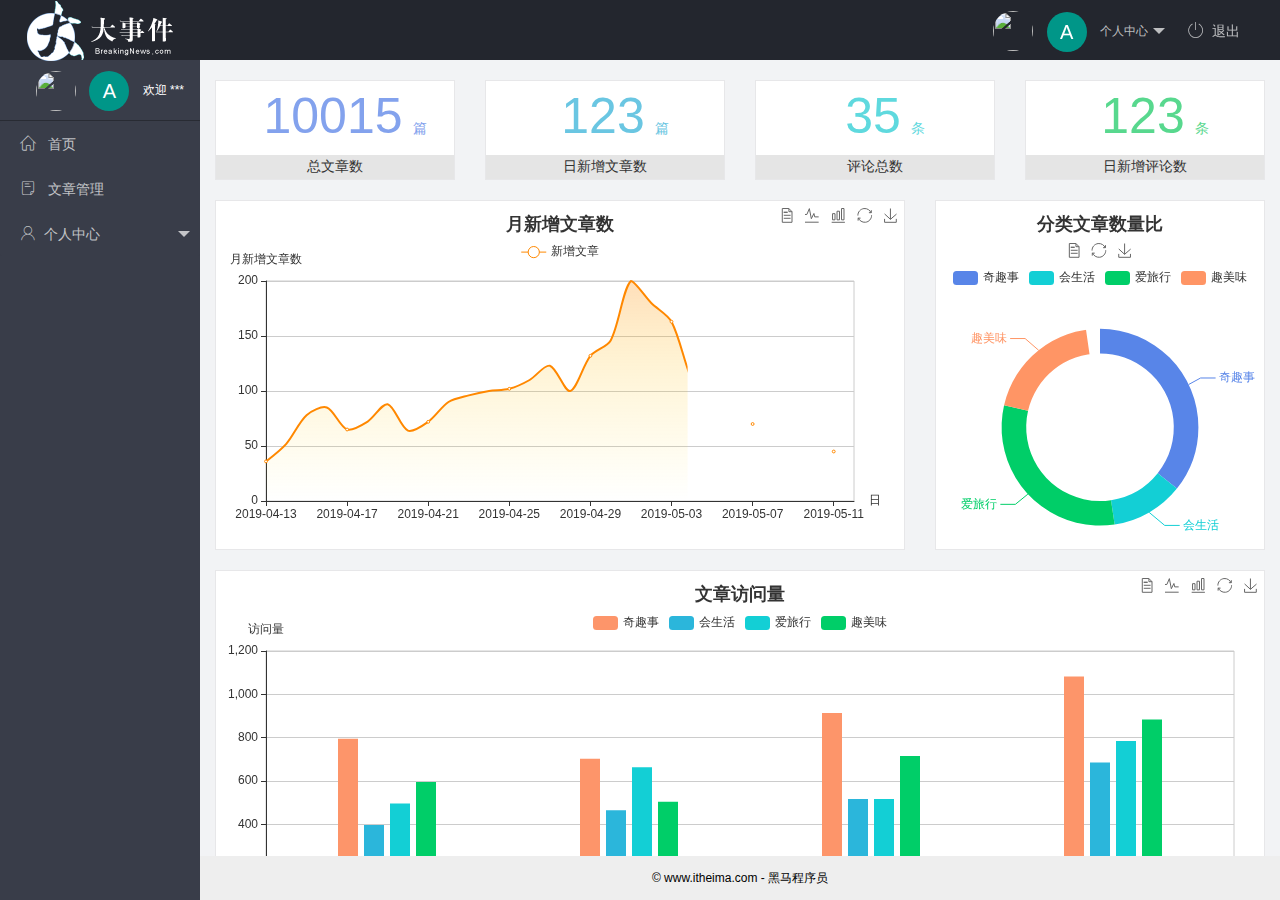
==== index.html @ a67a3cb7 "第一次提交" ====
<!DOCTYPE html>
<html lang="en">

<head>
  <meta charset="UTF-8" />
  <meta name="viewport" content="width=device-width, initial-scale=1.0" />
  <title>后台主页</title>
  <!-- 导入 layui 的样式表 -->
  <link rel="stylesheet" href="./assets/lib/layui/css/layui.css" />
  <!-- 导入第三方图标库 -->
  <link rel="stylesheet" href="./assets/fonts/iconfont.css" />
  <!-- 导入自己的样式表 -->
  <link rel="stylesheet" href="./assets/css/index.css" />
</head>

<body class="layui-layout-body">
  <div class="layui-layout layui-layout-admin">
    <div class="layui-header">
      <div class="layui-logo">
        <img src="./assets/images/logo.png" alt="" />
      </div>
      <!-- 头部区域（可配合layui已有的水平导航） -->
      <ul class="layui-nav layui-layout-right">
        <li class="layui-nav-item">
          <a href="javascript:;" class="userinfo">
            <!-- 用户头像区 -->
            <img src="http://t.cn/RCzsdCq" class="layui-nav-img" />
            <!-- 文字头像 -->
            <span class="text-avatar">A</span>
            个人中心
          </a>
          <dl class="layui-nav-child">
            <dd><a href="">基本资料</a></dd>
            <dd><a href="">更换头像</a></dd>
            <dd><a href="">重置密码</a></dd>
          </dl>
        </li>
        <li class="layui-nav-item">
          <a href="javascript:;" id = "btn_logout"><span class="iconfont icon-tuichu"></span>退出</a>
        </li>
      </ul>
    </div>

    <div class="layui-side layui-bg-black">
      <div class="layui-side-scroll">
        <!--  左上角的头像欢迎区域 -->
        <div class="userinfo">
          <img src="http://t.cn/RCzsdCq" class="layui-nav-img" />
          <!-- 文字头像 -->

          <span class="text-avatar">A</span>
          <span id="welcome">欢迎 ***</span>
        </div>
        <!-- 左侧导航区域（可配合layui已有的垂直导航） -->
        <ul class="layui-nav layui-nav-tree" lay-shrink="all">
          <li class="layui-nav-item ">
            <a href="" target="fm">
              <span class="iconfont icon-home"></span>
              首页
            </a>
          </li>
          <li class="layui-nav-item">
            <a class="layui-nav-item" href="javascript:;">
              <span class="iconfont icon-16"></span>
              文章管理
            </a>
            <dl class="layui-nav-child">
              <dd>
                <a href="javascript:;"><i class="layui-icon layui-icon-app"></i>文章类别</a>
              </dd>
              <dd>
                <a href="javascript:;"><i class="layui-icon layui-icon-app"></i>文章列表</a>
              </dd>
              <dd>
                <a href="javascript:;"><i class="layui-icon layui-icon-app"></i>发布文章</a>
              </dd>
            </dl>
          </li>
          <li class="layui-nav-item">
            <a href="javascript:;"><span class="iconfont icon-user"></span>个人中心</a>
            <dl class="layui-nav-child">
              <dd>
                <a href="javascript:;"><i class="layui-icon layui-icon-app"></i>基本资料</a>
              </dd>
              <dd>
                <a href="javascript:;"><i class="layui-icon layui-icon-app"></i>更换头像</a>
              </dd>
              <dd>
                <a href="javascript:;"><i class="layui-icon layui-icon-app"></i>重置密码</a>
              </dd>
            </dl>
          </li>
        </ul>
      </div>
    </div>

    <div class="layui-body">
      <!-- 内容主体区域 -->
      <iframe name="fm" src="/home/dashboard.html" frameborder="0"></iframe>
    </div>

    <div class="layui-footer">
      <!-- 底部固定区域 -->
      © www.itheima.com - 黑马程序员
    </div>
  </div>
  <!-- 导入 layui 的JS文件 -->
  <script src="/assets/lib/layui/layui.all.js"></script>
  <!-- 导入jquery.js文件 -->
  <script src="/assets/lib/jquery.js"></script>
  <!-- 导入baseAPI.js文件 因为自己的js文件是基于baseAPI文件的  所以要写在自己文件的上面-->
  <script src="/assets/js/baseAPI.js"></script>
  <!-- 导入自己的jquery.js文件 -->
  <script src="/assets/js/index.js"></script>
</body>

</html>
---- assets/lib/layui/css/layui.css ----
/** layui-v2.5.5 MIT License By https://www.layui.com */
 .layui-inline,img{display:inline-block;vertical-align:middle}h1,h2,h3,h4,h5,h6{font-weight:400}.layui-edge,.layui-header,.layui-inline,.layui-main{position:relative}.layui-body,.layui-edge,.layui-elip{overflow:hidden}.layui-btn,.layui-edge,.layui-inline,img{vertical-align:middle}.layui-btn,.layui-disabled,.layui-icon,.layui-unselect{-moz-user-select:none;-webkit-user-select:none;-ms-user-select:none}.layui-elip,.layui-form-checkbox span,.layui-form-pane .layui-form-label{text-overflow:ellipsis;white-space:nowrap}.layui-breadcrumb,.layui-tree-btnGroup{visibility:hidden}blockquote,body,button,dd,div,dl,dt,form,h1,h2,h3,h4,h5,h6,input,li,ol,p,pre,td,textarea,th,ul{margin:0;padding:0;-webkit-tap-highlight-color:rgba(0,0,0,0)}a:active,a:hover{outline:0}img{border:none}li{list-style:none}table{border-collapse:collapse;border-spacing:0}h4,h5,h6{font-size:100%}button,input,optgroup,option,select,textarea{font-family:inherit;font-size:inherit;font-style:inherit;font-weight:inherit;outline:0}pre{white-space:pre-wrap;white-space:-moz-pre-wrap;white-space:-pre-wrap;white-space:-o-pre-wrap;word-wrap:break-word}body{line-height:24px;font:14px Helvetica Neue,Helvetica,PingFang SC,Tahoma,Arial,sans-serif}hr{height:1px;margin:10px 0;border:0;clear:both}a{color:#333;text-decoration:none}a:hover{color:#777}a cite{font-style:normal;*cursor:pointer}.layui-border-box,.layui-border-box *{box-sizing:border-box}.layui-box,.layui-box *{box-sizing:content-box}.layui-clear{clear:both;*zoom:1}.layui-clear:after{content:'\20';clear:both;*zoom:1;display:block;height:0}.layui-inline{*display:inline;*zoom:1}.layui-edge{display:inline-block;width:0;height:0;border-width:6px;border-style:dashed;border-color:transparent}.layui-edge-top{top:-4px;border-bottom-color:#999;border-bottom-style:solid}.layui-edge-right{border-left-color:#999;border-left-style:solid}.layui-edge-bottom{top:2px;border-top-color:#999;border-top-style:solid}.layui-edge-left{border-right-color:#999;border-right-style:solid}.layui-disabled,.layui-disabled:hover{color:#d2d2d2!important;cursor:not-allowed!important}.layui-circle{border-radius:100%}.layui-show{display:block!important}.layui-hide{display:none!important}@font-face{font-family:layui-icon;src:url(../font/iconfont.eot?v=250);src:url(../font/iconfont.eot?v=250#iefix) format('embedded-opentype'),url(../font/iconfont.woff2?v=250) format('woff2'),url(../font/iconfont.woff?v=250) format('woff'),url(../font/iconfont.ttf?v=250) format('truetype'),url(../font/iconfont.svg?v=250#layui-icon) format('svg')}.layui-icon{font-family:layui-icon!important;font-size:16px;font-style:normal;-webkit-font-smoothing:antialiased;-moz-osx-font-smoothing:grayscale}.layui-icon-reply-fill:before{content:"\e611"}.layui-icon-set-fill:before{content:"\e614"}.layui-icon-menu-fill:before{content:"\e60f"}.layui-icon-search:before{content:"\e615"}.layui-icon-share:before{content:"\e641"}.layui-icon-set-sm:before{content:"\e620"}.layui-icon-engine:before{content:"\e628"}.layui-icon-close:before{content:"\1006"}.layui-icon-close-fill:before{content:"\1007"}.layui-icon-chart-screen:before{content:"\e629"}.layui-icon-star:before{content:"\e600"}.layui-icon-circle-dot:before{content:"\e617"}.layui-icon-chat:before{content:"\e606"}.layui-icon-release:before{content:"\e609"}.layui-icon-list:before{content:"\e60a"}.layui-icon-chart:before{content:"\e62c"}.layui-icon-ok-circle:before{content:"\1005"}.layui-icon-layim-theme:before{content:"\e61b"}.layui-icon-table:before{content:"\e62d"}.layui-icon-right:before{content:"\e602"}.layui-icon-left:before{content:"\e603"}.layui-icon-cart-simple:before{content:"\e698"}.layui-icon-face-cry:before{content:"\e69c"}.layui-icon-face-smile:before{content:"\e6af"}.layui-icon-survey:before{content:"\e6b2"}.layui-icon-tree:before{content:"\e62e"}.layui-icon-upload-circle:before{content:"\e62f"}.layui-icon-add-circle:before{content:"\e61f"}.layui-icon-download-circle:before{content:"\e601"}.layui-icon-templeate-1:before{content:"\e630"}.layui-icon-util:before{content:"\e631"}.layui-icon-face-surprised:before{content:"\e664"}.layui-icon-edit:before{content:"\e642"}.layui-icon-speaker:before{content:"\e645"}.layui-icon-down:before{content:"\e61a"}.layui-icon-file:before{content:"\e621"}.layui-icon-layouts:before{content:"\e632"}.layui-icon-rate-half:before{content:"\e6c9"}.layui-icon-add-circle-fine:before{content:"\e608"}.layui-icon-prev-circle:before{content:"\e633"}.layui-icon-read:before{content:"\e705"}.layui-icon-404:before{content:"\e61c"}.layui-icon-carousel:before{content:"\e634"}.layui-icon-help:before{content:"\e607"}.layui-icon-code-circle:before{content:"\e635"}.layui-icon-water:before{content:"\e636"}.layui-icon-username:before{content:"\e66f"}.layui-icon-find-fill:before{content:"\e670"}.layui-icon-about:before{content:"\e60b"}.layui-icon-location:before{content:"\e715"}.layui-icon-up:before{content:"\e619"}.layui-icon-pause:before{content:"\e651"}.layui-icon-date:before{content:"\e637"}.layui-icon-layim-uploadfile:before{content:"\e61d"}.layui-icon-delete:before{content:"\e640"}.layui-icon-play:before{content:"\e652"}.layui-icon-top:before{content:"\e604"}.layui-icon-friends:before{content:"\e612"}.layui-icon-refresh-3:before{content:"\e9aa"}.layui-icon-ok:before{content:"\e605"}.layui-icon-layer:before{content:"\e638"}.layui-icon-face-smile-fine:before{content:"\e60c"}.layui-icon-dollar:before{content:"\e659"}.layui-icon-group:before{content:"\e613"}.layui-icon-layim-download:before{content:"\e61e"}.layui-icon-picture-fine:before{content:"\e60d"}.layui-icon-link:before{content:"\e64c"}.layui-icon-diamond:before{content:"\e735"}.layui-icon-log:before{content:"\e60e"}.layui-icon-rate-solid:before{content:"\e67a"}.layui-icon-fonts-del:before{content:"\e64f"}.layui-icon-unlink:before{content:"\e64d"}.layui-icon-fonts-clear:before{content:"\e639"}.layui-icon-triangle-r:before{content:"\e623"}.layui-icon-circle:before{content:"\e63f"}.layui-icon-radio:before{content:"\e643"}.layui-icon-align-center:before{content:"\e647"}.layui-icon-align-right:before{content:"\e648"}.layui-icon-align-left:before{content:"\e649"}.layui-icon-loading-1:before{content:"\e63e"}.layui-icon-return:before{content:"\e65c"}.layui-icon-fonts-strong:before{content:"\e62b"}.layui-icon-upload:before{content:"\e67c"}.layui-icon-dialogue:before{content:"\e63a"}.layui-icon-video:before{content:"\e6ed"}.layui-icon-headset:before{content:"\e6fc"}.layui-icon-cellphone-fine:before{content:"\e63b"}.layui-icon-add-1:before{content:"\e654"}.layui-icon-face-smile-b:before{content:"\e650"}.layui-icon-fonts-html:before{content:"\e64b"}.layui-icon-form:before{content:"\e63c"}.layui-icon-cart:before{content:"\e657"}.layui-icon-camera-fill:before{content:"\e65d"}.layui-icon-tabs:before{content:"\e62a"}.layui-icon-fonts-code:before{content:"\e64e"}.layui-icon-fire:before{content:"\e756"}.layui-icon-set:before{content:"\e716"}.layui-icon-fonts-u:before{content:"\e646"}.layui-icon-triangle-d:before{content:"\e625"}.layui-icon-tips:before{content:"\e702"}.layui-icon-picture:before{content:"\e64a"}.layui-icon-more-vertical:before{content:"\e671"}.layui-icon-flag:before{content:"\e66c"}.layui-icon-loading:before{content:"\e63d"}.layui-icon-fonts-i:before{content:"\e644"}.layui-icon-refresh-1:before{content:"\e666"}.layui-icon-rmb:before{content:"\e65e"}.layui-icon-home:before{content:"\e68e"}.layui-icon-user:before{content:"\e770"}.layui-icon-notice:before{content:"\e667"}.layui-icon-login-weibo:before{content:"\e675"}.layui-icon-voice:before{content:"\e688"}.layui-icon-upload-drag:before{content:"\e681"}.layui-icon-login-qq:before{content:"\e676"}.layui-icon-snowflake:before{content:"\e6b1"}.layui-icon-file-b:before{content:"\e655"}.layui-icon-template:before{content:"\e663"}.layui-icon-auz:before{content:"\e672"}.layui-icon-console:before{content:"\e665"}.layui-icon-app:before{content:"\e653"}.layui-icon-prev:before{content:"\e65a"}.layui-icon-website:before{content:"\e7ae"}.layui-icon-next:before{content:"\e65b"}.layui-icon-component:before{content:"\e857"}.layui-icon-more:before{content:"\e65f"}.layui-icon-login-wechat:before{content:"\e677"}.layui-icon-shrink-right:before{content:"\e668"}.layui-icon-spread-left:before{content:"\e66b"}.layui-icon-camera:before{content:"\e660"}.layui-icon-note:before{content:"\e66e"}.layui-icon-refresh:before{content:"\e669"}.layui-icon-female:before{content:"\e661"}.layui-icon-male:before{content:"\e662"}.layui-icon-password:before{content:"\e673"}.layui-icon-senior:before{content:"\e674"}.layui-icon-theme:before{content:"\e66a"}.layui-icon-tread:before{content:"\e6c5"}.layui-icon-praise:before{content:"\e6c6"}.layui-icon-star-fill:before{content:"\e658"}.layui-icon-rate:before{content:"\e67b"}.layui-icon-template-1:before{content:"\e656"}.layui-icon-vercode:before{content:"\e679"}.layui-icon-cellphone:before{content:"\e678"}.layui-icon-screen-full:before{content:"\e622"}.layui-icon-screen-restore:before{content:"\e758"}.layui-icon-cols:before{content:"\e610"}.layui-icon-export:before{content:"\e67d"}.layui-icon-print:before{content:"\e66d"}.layui-icon-slider:before{content:"\e714"}.layui-icon-addition:before{content:"\e624"}.layui-icon-subtraction:before{content:"\e67e"}.layui-icon-service:before{content:"\e626"}.layui-icon-transfer:before{content:"\e691"}.layui-main{width:1140px;margin:0 auto}.layui-header{z-index:1000;height:60px}.layui-header a:hover{transition:all .5s;-webkit-transition:all .5s}.layui-side{position:fixed;left:0;top:0;bottom:0;z-index:999;width:200px;overflow-x:hidden}.layui-side-scroll{position:relative;width:220px;height:100%;overflow-x:hidden}.layui-body{position:absolute;left:200px;right:0;top:0;bottom:0;z-index:998;width:auto;overflow-y:auto;box-sizing:border-box}.layui-layout-body{overflow:hidden}.layui-layout-admin .layui-header{background-color:#23262E}.layui-layout-admin .layui-side{top:60px;width:200px;overflow-x:hidden}.layui-layout-admin .layui-body{position:fixed;top:60px;bottom:44px}.layui-layout-admin .layui-main{width:auto;margin:0 15px}.layui-layout-admin .layui-footer{position:fixed;left:200px;right:0;bottom:0;height:44px;line-height:44px;padding:0 15px;background-color:#eee}.layui-layout-admin .layui-logo{position:absolute;left:0;top:0;width:200px;height:100%;line-height:60px;text-align:center;color:#009688;font-size:16px}.layui-layout-admin .layui-header .layui-nav{background:0 0}.layui-layout-left{position:absolute!important;left:200px;top:0}.layui-layout-right{position:absolute!important;right:0;top:0}.layui-container{position:relative;margin:0 auto;padding:0 15px;box-sizing:border-box}.layui-fluid{position:relative;margin:0 auto;padding:0 15px}.layui-row:after,.layui-row:before{content:'';display:block;clear:both}.layui-col-lg1,.layui-col-lg10,.layui-col-lg11,.layui-col-lg12,.layui-col-lg2,.layui-col-lg3,.layui-col-lg4,.layui-col-lg5,.layui-col-lg6,.layui-col-lg7,.layui-col-lg8,.layui-col-lg9,.layui-col-md1,.layui-col-md10,.layui-col-md11,.layui-col-md12,.layui-col-md2,.layui-col-md3,.layui-col-md4,.layui-col-md5,.layui-col-md6,.layui-col-md7,.layui-col-md8,.layui-col-md9,.layui-col-sm1,.layui-col-sm10,.layui-col-sm11,.layui-col-sm12,.layui-col-sm2,.layui-col-sm3,.layui-col-sm4,.layui-col-sm5,.layui-col-sm6,.layui-col-sm7,.layui-col-sm8,.layui-col-sm9,.layui-col-xs1,.layui-col-xs10,.layui-col-xs11,.layui-col-xs12,.layui-col-xs2,.layui-col-xs3,.layui-col-xs4,.layui-col-xs5,.layui-col-xs6,.layui-col-xs7,.layui-col-xs8,.layui-col-xs9{position:relative;display:block;box-sizing:border-box}.layui-col-xs1,.layui-col-xs10,.layui-col-xs11,.layui-col-xs12,.layui-col-xs2,.layui-col-xs3,.layui-col-xs4,.layui-col-xs5,.layui-col-xs6,.layui-col-xs7,.layui-col-xs8,.layui-col-xs9{float:left}.layui-col-xs1{width:8.33333333%}.layui-col-xs2{width:16.66666667%}.layui-col-xs3{width:25%}.layui-col-xs4{width:33.33333333%}.layui-col-xs5{width:41.66666667%}.layui-col-xs6{width:50%}.layui-col-xs7{width:58.33333333%}.layui-col-xs8{width:66.66666667%}.layui-col-xs9{width:75%}.layui-col-xs10{width:83.33333333%}.layui-col-xs11{width:91.66666667%}.layui-col-xs12{width:100%}.layui-col-xs-offset1{margin-left:8.33333333%}.layui-col-xs-offset2{margin-left:16.66666667%}.layui-col-xs-offset3{margin-left:25%}.layui-col-xs-offset4{margin-left:33.33333333%}.layui-col-xs-offset5{margin-left:41.66666667%}.layui-col-xs-offset6{margin-left:50%}.layui-col-xs-offset7{margin-left:58.33333333%}.layui-col-xs-offset8{margin-left:66.66666667%}.layui-col-xs-offset9{margin-left:75%}.layui-col-xs-offset10{margin-left:83.33333333%}.layui-col-xs-offset11{margin-left:91.66666667%}.layui-col-xs-offset12{margin-left:100%}@media screen and (max-width:768px){.layui-hide-xs{display:none!important}.layui-show-xs-block{display:block!important}.layui-show-xs-inline{display:inline!important}.layui-show-xs-inline-block{display:inline-block!important}}@media screen and (min-width:768px){.layui-container{width:750px}.layui-hide-sm{display:none!important}.layui-show-sm-block{display:block!important}.layui-show-sm-inline{display:inline!important}.layui-show-sm-inline-block{display:inline-block!important}.layui-col-sm1,.layui-col-sm10,.layui-col-sm11,.layui-col-sm12,.layui-col-sm2,.layui-col-sm3,.layui-col-sm4,.layui-col-sm5,.layui-col-sm6,.layui-col-sm7,.layui-col-sm8,.layui-col-sm9{float:left}.layui-col-sm1{width:8.33333333%}.layui-col-sm2{width:16.66666667%}.layui-col-sm3{width:25%}.layui-col-sm4{width:33.33333333%}.layui-col-sm5{width:41.66666667%}.layui-col-sm6{width:50%}.layui-col-sm7{width:58.33333333%}.layui-col-sm8{width:66.66666667%}.layui-col-sm9{width:75%}.layui-col-sm10{width:83.33333333%}.layui-col-sm11{width:91.66666667%}.layui-col-sm12{width:100%}.layui-col-sm-offset1{margin-left:8.33333333%}.layui-col-sm-offset2{margin-left:16.66666667%}.layui-col-sm-offset3{margin-left:25%}.layui-col-sm-offset4{margin-left:33.33333333%}.layui-col-sm-offset5{margin-left:41.66666667%}.layui-col-sm-offset6{margin-left:50%}.layui-col-sm-offset7{margin-left:58.33333333%}.layui-col-sm-offset8{margin-left:66.66666667%}.layui-col-sm-offset9{margin-left:75%}.layui-col-sm-offset10{margin-left:83.33333333%}.layui-col-sm-offset11{margin-left:91.66666667%}.layui-col-sm-offset12{margin-left:100%}}@media screen and (min-width:992px){.layui-container{width:970px}.layui-hide-md{display:none!important}.layui-show-md-block{display:block!important}.layui-show-md-inline{display:inline!important}.layui-show-md-inline-block{display:inline-block!important}.layui-col-md1,.layui-col-md10,.layui-col-md11,.layui-col-md12,.layui-col-md2,.layui-col-md3,.layui-col-md4,.layui-col-md5,.layui-col-md6,.layui-col-md7,.layui-col-md8,.layui-col-md9{float:left}.layui-col-md1{width:8.33333333%}.layui-col-md2{width:16.66666667%}.layui-col-md3{width:25%}.layui-col-md4{width:33.33333333%}.layui-col-md5{width:41.66666667%}.layui-col-md6{width:50%}.layui-col-md7{width:58.33333333%}.layui-col-md8{width:66.66666667%}.layui-col-md9{width:75%}.layui-col-md10{width:83.33333333%}.layui-col-md11{width:91.66666667%}.layui-col-md12{width:100%}.layui-col-md-offset1{margin-left:8.33333333%}.layui-col-md-offset2{margin-left:16.66666667%}.layui-col-md-offset3{margin-left:25%}.layui-col-md-offset4{margin-left:33.33333333%}.layui-col-md-offset5{margin-left:41.66666667%}.layui-col-md-offset6{margin-left:50%}.layui-col-md-offset7{margin-left:58.33333333%}.layui-col-md-offset8{margin-left:66.66666667%}.layui-col-md-offset9{margin-left:75%}.layui-col-md-offset10{margin-left:83.33333333%}.layui-col-md-offset11{margin-left:91.66666667%}.layui-col-md-offset12{margin-left:100%}}@media screen and (min-width:1200px){.layui-container{width:1170px}.layui-hide-lg{display:none!important}.layui-show-lg-block{display:block!important}.layui-show-lg-inline{display:inline!important}.layui-show-lg-inline-block{display:inline-block!important}.layui-col-lg1,.layui-col-lg10,.layui-col-lg11,.layui-col-lg12,.layui-col-lg2,.layui-col-lg3,.layui-col-lg4,.layui-col-lg5,.layui-col-lg6,.layui-col-lg7,.layui-col-lg8,.layui-col-lg9{float:left}.layui-col-lg1{width:8.33333333%}.layui-col-lg2{width:16.66666667%}.layui-col-lg3{width:25%}.layui-col-lg4{width:33.33333333%}.layui-col-lg5{width:41.66666667%}.layui-col-lg6{width:50%}.layui-col-lg7{width:58.33333333%}.layui-col-lg8{width:66.66666667%}.layui-col-lg9{width:75%}.layui-col-lg10{width:83.33333333%}.layui-col-lg11{width:91.66666667%}.layui-col-lg12{width:100%}.layui-col-lg-offset1{margin-left:8.33333333%}.layui-col-lg-offset2{margin-left:16.66666667%}.layui-col-lg-offset3{margin-left:25%}.layui-col-lg-offset4{margin-left:33.33333333%}.layui-col-lg-offset5{margin-left:41.66666667%}.layui-col-lg-offset6{margin-left:50%}.layui-col-lg-offset7{margin-left:58.33333333%}.layui-col-lg-offset8{margin-left:66.66666667%}.layui-col-lg-offset9{margin-left:75%}.layui-col-lg-offset10{margin-left:83.33333333%}.layui-col-lg-offset11{margin-left:91.66666667%}.layui-col-lg-offset12{margin-left:100%}}.layui-col-space1{margin:-.5px}.layui-col-space1>*{padding:.5px}.layui-col-space3{margin:-1.5px}.layui-col-space3>*{padding:1.5px}.layui-col-space5{margin:-2.5px}.layui-col-space5>*{padding:2.5px}.layui-col-space8{margin:-3.5px}.layui-col-space8>*{padding:3.5px}.layui-col-space10{margin:-5px}.layui-col-space10>*{padding:5px}.layui-col-space12{margin:-6px}.layui-col-space12>*{padding:6px}.layui-col-space15{margin:-7.5px}.layui-col-space15>*{padding:7.5px}.layui-col-space18{margin:-9px}.layui-col-space18>*{padding:9px}.layui-col-space20{margin:-10px}.layui-col-space20>*{padding:10px}.layui-col-space22{margin:-11px}.layui-col-space22>*{padding:11px}.layui-col-space25{margin:-12.5px}.layui-col-space25>*{padding:12.5px}.layui-col-space30{margin:-15px}.layui-col-space30>*{padding:15px}.layui-btn,.layui-input,.layui-select,.layui-textarea,.layui-upload-button{outline:0;-webkit-appearance:none;transition:all .3s;-webkit-transition:all .3s;box-sizing:border-box}.layui-elem-quote{margin-bottom:10px;padding:15px;line-height:22px;border-left:5px solid #009688;border-radius:0 2px 2px 0;background-color:#f2f2f2}.layui-quote-nm{border-style:solid;border-width:1px 1px 1px 5px;background:0 0}.layui-elem-field{margin-bottom:10px;padding:0;border-width:1px;border-style:solid}.layui-elem-field legend{margin-left:20px;padding:0 10px;font-size:20px;font-weight:300}.layui-field-title{margin:10px 0 20px;border-width:1px 0 0}.layui-field-box{padding:10px 15px}.layui-field-title .layui-field-box{padding:10px 0}.layui-progress{position:relative;height:6px;border-radius:20px;background-color:#e2e2e2}.layui-progress-bar{position:absolute;left:0;top:0;width:0;max-width:100%;height:6px;border-radius:20px;text-align:right;background-color:#5FB878;transition:all .3s;-webkit-transition:all .3s}.layui-progress-big,.layui-progress-big .layui-progress-bar{height:18px;line-height:18px}.layui-progress-text{position:relative;top:-20px;line-height:18px;font-size:12px;color:#666}.layui-progress-big .layui-progress-text{position:static;padding:0 10px;color:#fff}.layui-collapse{border-width:1px;border-style:solid;border-radius:2px}.layui-colla-content,.layui-colla-item{border-top-width:1px;border-top-style:solid}.layui-colla-item:first-child{border-top:none}.layui-colla-title{position:relative;height:42px;line-height:42px;padding:0 15px 0 35px;color:#333;background-color:#f2f2f2;cursor:pointer;font-size:14px;overflow:hidden}.layui-colla-content{display:none;padding:10px 15px;line-height:22px;color:#666}.layui-colla-icon{position:absolute;left:15px;top:0;font-size:14px}.layui-card{margin-bottom:15px;border-radius:2px;background-color:#fff;box-shadow:0 1px 2px 0 rgba(0,0,0,.05)}.layui-card:last-child{margin-bottom:0}.layui-card-header{position:relative;height:42px;line-height:42px;padding:0 15px;border-bottom:1px solid #f6f6f6;color:#333;border-radius:2px 2px 0 0;font-size:14px}.layui-bg-black,.layui-bg-blue,.layui-bg-cyan,.layui-bg-green,.layui-bg-orange,.layui-bg-red{color:#fff!important}.layui-card-body{position:relative;padding:10px 15px;line-height:24px}.layui-card-body[pad15]{padding:15px}.layui-card-body[pad20]{padding:20px}.layui-card-body .layui-table{margin:5px 0}.layui-card .layui-tab{margin:0}.layui-panel-window{position:relative;padding:15px;border-radius:0;border-top:5px solid #E6E6E6;background-color:#fff}.layui-auxiliar-moving{position:fixed;left:0;right:0;top:0;bottom:0;width:100%;height:100%;background:0 0;z-index:9999999999}.layui-form-label,.layui-form-mid,.layui-form-select,.layui-input-block,.layui-input-inline,.layui-textarea{position:relative}.layui-bg-red{background-color:#FF5722!important}.layui-bg-orange{background-color:#FFB800!important}.layui-bg-green{background-color:#009688!important}.layui-bg-cyan{background-color:#2F4056!important}.layui-bg-blue{background-color:#1E9FFF!important}.layui-bg-black{background-color:#393D49!important}.layui-bg-gray{background-color:#eee!important;color:#666!important}.layui-badge-rim,.layui-colla-content,.layui-colla-item,.layui-collapse,.layui-elem-field,.layui-form-pane .layui-form-item[pane],.layui-form-pane .layui-form-label,.layui-input,.layui-layedit,.layui-layedit-tool,.layui-quote-nm,.layui-select,.layui-tab-bar,.layui-tab-card,.layui-tab-title,.layui-tab-title .layui-this:after,.layui-textarea{border-color:#e6e6e6}.layui-timeline-item:before,hr{background-color:#e6e6e6}.layui-text{line-height:22px;font-size:14px;color:#666}.layui-text h1,.layui-text h2,.layui-text h3{font-weight:500;color:#333}.layui-text h1{font-size:30px}.layui-text h2{font-size:24px}.layui-text h3{font-size:18px}.layui-text a:not(.layui-btn){color:#01AAED}.layui-text a:not(.layui-btn):hover{text-decoration:underline}.layui-text ul{padding:5px 0 5px 15px}.layui-text ul li{margin-top:5px;list-style-type:disc}.layui-text em,.layui-word-aux{color:#999!important;padding:0 5px!important}.layui-btn{display:inline-block;height:38px;line-height:38px;padding:0 18px;background-color:#009688;color:#fff;white-space:nowrap;text-align:center;font-size:14px;border:none;border-radius:2px;cursor:pointer}.layui-btn:hover{opacity:.8;filter:alpha(opacity=80);color:#fff}.layui-btn:active{opacity:1;filter:alpha(opacity=100)}.layui-btn+.layui-btn{margin-left:10px}.layui-btn-container{font-size:0}.layui-btn-container .layui-btn{margin-right:10px;margin-bottom:10px}.layui-btn-container .layui-btn+.layui-btn{margin-left:0}.layui-table .layui-btn-container .layui-btn{margin-bottom:9px}.layui-btn-radius{border-radius:100px}.layui-btn .layui-icon{margin-right:3px;font-size:18px;vertical-align:bottom;vertical-align:middle\9}.layui-btn-primary{border:1px solid #C9C9C9;background-color:#fff;color:#555}.layui-btn-primary:hover{border-color:#009688;color:#333}.layui-btn-normal{background-color:#1E9FFF}.layui-btn-warm{background-color:#FFB800}.layui-btn-danger{background-color:#FF5722}.layui-btn-checked{background-color:#5FB878}.layui-btn-disabled,.layui-btn-disabled:active,.layui-btn-disabled:hover{border:1px solid #e6e6e6;background-color:#FBFBFB;color:#C9C9C9;cursor:not-allowed;opacity:1}.layui-btn-lg{height:44px;line-height:44px;padding:0 25px;font-size:16px}.layui-btn-sm{height:30px;line-height:30px;padding:0 10px;font-size:12px}.layui-btn-sm i{font-size:16px!important}.layui-btn-xs{height:22px;line-height:22px;padding:0 5px;font-size:12px}.layui-btn-xs i{font-size:14px!important}.layui-btn-group{display:inline-block;vertical-align:middle;font-size:0}.layui-btn-group .layui-btn{margin-left:0!important;margin-right:0!important;border-left:1px solid rgba(255,255,255,.5);border-radius:0}.layui-btn-group .layui-btn-primary{border-left:none}.layui-btn-group .layui-btn-primary:hover{border-color:#C9C9C9;color:#009688}.layui-btn-group .layui-btn:first-child{border-left:none;border-radius:2px 0 0 2px}.layui-btn-group .layui-btn-primary:first-child{border-left:1px solid #c9c9c9}.layui-btn-group .layui-btn:last-child{border-radius:0 2px 2px 0}.layui-btn-group .layui-btn+.layui-btn{margin-left:0}.layui-btn-group+.layui-btn-group{margin-left:10px}.layui-btn-fluid{width:100%}.layui-input,.layui-select,.layui-textarea{height:38px;line-height:1.3;line-height:38px\9;border-width:1px;border-style:solid;background-color:#fff;border-radius:2px}.layui-input::-webkit-input-placeholder,.layui-select::-webkit-input-placeholder,.layui-textarea::-webkit-input-placeholder{line-height:1.3}.layui-input,.layui-textarea{display:block;width:100%;padding-left:10px}.layui-input:hover,.layui-textarea:hover{border-color:#D2D2D2!important}.layui-input:focus,.layui-textarea:focus{border-color:#C9C9C9!important}.layui-textarea{min-height:100px;height:auto;line-height:20px;padding:6px 10px;resize:vertical}.layui-select{padding:0 10px}.layui-form input[type=checkbox],.layui-form input[type=radio],.layui-form select{display:none}.layui-form [lay-ignore]{display:initial}.layui-form-item{margin-bottom:15px;clear:both;*zoom:1}.layui-form-item:after{content:'\20';clear:both;*zoom:1;display:block;height:0}.layui-form-label{float:left;display:block;padding:9px 15px;width:80px;font-weight:400;line-height:20px;text-align:right}.layui-form-label-col{display:block;float:none;padding:9px 0;line-height:20px;text-align:left}.layui-form-item .layui-inline{margin-bottom:5px;margin-right:10px}.layui-input-block{margin-left:110px;min-height:36px}.layui-input-inline{display:inline-block;vertical-align:middle}.layui-form-item .layui-input-inline{float:left;width:190px;margin-right:10px}.layui-form-text .layui-input-inline{width:auto}.layui-form-mid{float:left;display:block;padding:9px 0!important;line-height:20px;margin-right:10px}.layui-form-danger+.layui-form-select .layui-input,.layui-form-danger:focus{border-color:#FF5722!important}.layui-form-select .layui-input{padding-right:30px;cursor:pointer}.layui-form-select .layui-edge{position:absolute;right:10px;top:50%;margin-top:-3px;cursor:pointer;border-width:6px;border-top-color:#c2c2c2;border-top-style:solid;transition:all .3s;-webkit-transition:all .3s}.layui-form-select dl{display:none;position:absolute;left:0;top:42px;padding:5px 0;z-index:899;min-width:100%;border:1px solid #d2d2d2;max-height:300px;overflow-y:auto;background-color:#fff;border-radius:2px;box-shadow:0 2px 4px rgba(0,0,0,.12);box-sizing:border-box}.layui-form-select dl dd,.layui-form-select dl dt{padding:0 10px;line-height:36px;white-space:nowrap;overflow:hidden;text-overflow:ellipsis}.layui-form-select dl dt{font-size:12px;color:#999}.layui-form-select dl dd{cursor:pointer}.layui-form-select dl dd:hover{background-color:#f2f2f2;-webkit-transition:.5s all;transition:.5s all}.layui-form-select .layui-select-group dd{padding-left:20px}.layui-form-select dl dd.layui-select-tips{padding-left:10px!important;color:#999}.layui-form-select dl dd.layui-this{background-color:#5FB878;color:#fff}.layui-form-checkbox,.layui-form-select dl dd.layui-disabled{background-color:#fff}.layui-form-selected dl{display:block}.layui-form-checkbox,.layui-form-checkbox *,.layui-form-switch{display:inline-block;vertical-align:middle}.layui-form-selected .layui-edge{margin-top:-9px;-webkit-transform:rotate(180deg);transform:rotate(180deg);margin-top:-3px\9}:root .layui-form-selected .layui-edge{margin-top:-9px\0/IE9}.layui-form-selectup dl{top:auto;bottom:42px}.layui-select-none{margin:5px 0;text-align:center;color:#999}.layui-select-disabled .layui-disabled{border-color:#eee!important}.layui-select-disabled .layui-edge{border-top-color:#d2d2d2}.layui-form-checkbox{position:relative;height:30px;line-height:30px;margin-right:10px;padding-right:30px;cursor:pointer;font-size:0;-webkit-transition:.1s linear;transition:.1s linear;box-sizing:border-box}.layui-form-checkbox span{padding:0 10px;height:100%;font-size:14px;border-radius:2px 0 0 2px;background-color:#d2d2d2;color:#fff;overflow:hidden}.layui-form-checkbox:hover span{background-color:#c2c2c2}.layui-form-checkbox i{position:absolute;right:0;top:0;width:30px;height:28px;border:1px solid #d2d2d2;border-left:none;border-radius:0 2px 2px 0;color:#fff;font-size:20px;text-align:center}.layui-form-checkbox:hover i{border-color:#c2c2c2;color:#c2c2c2}.layui-form-checked,.layui-form-checked:hover{border-color:#5FB878}.layui-form-checked span,.layui-form-checked:hover span{background-color:#5FB878}.layui-form-checked i,.layui-form-checked:hover i{color:#5FB878}.layui-form-item .layui-form-checkbox{margin-top:4px}.layui-form-checkbox[lay-skin=primary]{height:auto!important;line-height:normal!important;min-width:18px;min-height:18px;border:none!important;margin-right:0;padding-left:28px;padding-right:0;background:0 0}.layui-form-checkbox[lay-skin=primary] span{padding-left:0;padding-right:15px;line-height:18px;background:0 0;color:#666}.layui-form-checkbox[lay-skin=primary] i{right:auto;left:0;width:16px;height:16px;line-height:16px;border:1px solid #d2d2d2;font-size:12px;border-radius:2px;background-color:#fff;-webkit-transition:.1s linear;transition:.1s linear}.layui-form-checkbox[lay-skin=primary]:hover i{border-color:#5FB878;color:#fff}.layui-form-checked[lay-skin=primary] i{border-color:#5FB878!important;background-color:#5FB878;color:#fff}.layui-checkbox-disbaled[lay-skin=primary] span{background:0 0!important;color:#c2c2c2}.layui-checkbox-disbaled[lay-skin=primary]:hover i{border-color:#d2d2d2}.layui-form-item .layui-form-checkbox[lay-skin=primary]{margin-top:10px}.layui-form-switch{position:relative;height:22px;line-height:22px;min-width:35px;padding:0 5px;margin-top:8px;border:1px solid #d2d2d2;border-radius:20px;cursor:pointer;background-color:#fff;-webkit-transition:.1s linear;transition:.1s linear}.layui-form-switch i{position:absolute;left:5px;top:3px;width:16px;height:16px;border-radius:20px;background-color:#d2d2d2;-webkit-transition:.1s linear;transition:.1s linear}.layui-form-switch em{position:relative;top:0;width:25px;margin-left:21px;padding:0!important;text-align:center!important;color:#999!important;font-style:normal!important;font-size:12px}.layui-form-onswitch{border-color:#5FB878;background-color:#5FB878}.layui-checkbox-disbaled,.layui-checkbox-disbaled i{border-color:#e2e2e2!important}.layui-form-onswitch i{left:100%;margin-left:-21px;background-color:#fff}.layui-form-onswitch em{margin-left:5px;margin-right:21px;color:#fff!important}.layui-checkbox-disbaled span{background-color:#e2e2e2!important}.layui-checkbox-disbaled:hover i{color:#fff!important}[lay-radio]{display:none}.layui-form-radio,.layui-form-radio *{display:inline-block;vertical-align:middle}.layui-form-radio{line-height:28px;margin:6px 10px 0 0;padding-right:10px;cursor:pointer;font-size:0}.layui-form-radio *{font-size:14px}.layui-form-radio>i{margin-right:8px;font-size:22px;color:#c2c2c2}.layui-form-radio>i:hover,.layui-form-radioed>i{color:#5FB878}.layui-radio-disbaled>i{color:#e2e2e2!important}.layui-form-pane .layui-form-label{width:110px;padding:8px 15px;height:38px;line-height:20px;border-width:1px;border-style:solid;border-radius:2px 0 0 2px;text-align:center;background-color:#FBFBFB;overflow:hidden;box-sizing:border-box}.layui-form-pane .layui-input-inline{margin-left:-1px}.layui-form-pane .layui-input-block{margin-left:110px;left:-1px}.layui-form-pane .layui-input{border-radius:0 2px 2px 0}.layui-form-pane .layui-form-text .layui-form-label{float:none;width:100%;border-radius:2px;box-sizing:border-box;text-align:left}.layui-form-pane .layui-form-text .layui-input-inline{display:block;margin:0;top:-1px;clear:both}.layui-form-pane .layui-form-text .layui-input-block{margin:0;left:0;top:-1px}.layui-form-pane .layui-form-text .layui-textarea{min-height:100px;border-radius:0 0 2px 2px}.layui-form-pane .layui-form-checkbox{margin:4px 0 4px 10px}.layui-form-pane .layui-form-radio,.layui-form-pane .layui-form-switch{margin-top:6px;margin-left:10px}.layui-form-pane .layui-form-item[pane]{position:relative;border-width:1px;border-style:solid}.layui-form-pane .layui-form-item[pane] .layui-form-label{position:absolute;left:0;top:0;height:100%;border-width:0 1px 0 0}.layui-form-pane .layui-form-item[pane] .layui-input-inline{margin-left:110px}@media screen and (max-width:450px){.layui-form-item .layui-form-label{text-overflow:ellipsis;overflow:hidden;white-space:nowrap}.layui-form-item .layui-inline{display:block;margin-right:0;margin-bottom:20px;clear:both}.layui-form-item .layui-inline:after{content:'\20';clear:both;display:block;height:0}.layui-form-item .layui-input-inline{display:block;float:none;left:-3px;width:auto;margin:0 0 10px 112px}.layui-form-item .layui-input-inline+.layui-form-mid{margin-left:110px;top:-5px;padding:0}.layui-form-item .layui-form-checkbox{margin-right:5px;margin-bottom:5px}}.layui-layedit{border-width:1px;border-style:solid;border-radius:2px}.layui-layedit-tool{padding:3px 5px;border-bottom-width:1px;border-bottom-style:solid;font-size:0}.layedit-tool-fixed{position:fixed;top:0;border-top:1px solid #e2e2e2}.layui-layedit-tool .layedit-tool-mid,.layui-layedit-tool .layui-icon{display:inline-block;vertical-align:middle;text-align:center;font-size:14px}.layui-layedit-tool .layui-icon{position:relative;width:32px;height:30px;line-height:30px;margin:3px 5px;color:#777;cursor:pointer;border-radius:2px}.layui-layedit-tool .layui-icon:hover{color:#393D49}.layui-layedit-tool .layui-icon:active{color:#000}.layui-layedit-tool .layedit-tool-active{background-color:#e2e2e2;color:#000}.layui-layedit-tool .layui-disabled,.layui-layedit-tool .layui-disabled:hover{color:#d2d2d2;cursor:not-allowed}.layui-layedit-tool .layedit-tool-mid{width:1px;height:18px;margin:0 10px;background-color:#d2d2d2}.layedit-tool-html{width:50px!important;font-size:30px!important}.layedit-tool-b,.layedit-tool-code,.layedit-tool-help{font-size:16px!important}.layedit-tool-d,.layedit-tool-face,.layedit-tool-image,.layedit-tool-unlink{font-size:18px!important}.layedit-tool-image input{position:absolute;font-size:0;left:0;top:0;width:100%;height:100%;opacity:.01;filter:Alpha(opacity=1);cursor:pointer}.layui-layedit-iframe iframe{display:block;width:100%}#LAY_layedit_code{overflow:hidden}.layui-laypage{display:inline-block;*display:inline;*zoom:1;vertical-align:middle;margin:10px 0;font-size:0}.layui-laypage>a:first-child,.layui-laypage>a:first-child em{border-radius:2px 0 0 2px}.layui-laypage>a:last-child,.layui-laypage>a:last-child em{border-radius:0 2px 2px 0}.layui-laypage>:first-child{margin-left:0!important}.layui-laypage>:last-child{margin-right:0!important}.layui-laypage a,.layui-laypage button,.layui-laypage input,.layui-laypage select,.layui-laypage span{border:1px solid #e2e2e2}.layui-laypage a,.layui-laypage span{display:inline-block;*display:inline;*zoom:1;vertical-align:middle;padding:0 15px;height:28px;line-height:28px;margin:0 -1px 5px 0;background-color:#fff;color:#333;font-size:12px}.layui-flow-more a *,.layui-laypage input,.layui-table-view select[lay-ignore]{display:inline-block}.layui-laypage a:hover{color:#009688}.layui-laypage em{font-style:normal}.layui-laypage .layui-laypage-spr{color:#999;font-weight:700}.layui-laypage a{text-decoration:none}.layui-laypage .layui-laypage-curr{position:relative}.layui-laypage .layui-laypage-curr em{position:relative;color:#fff}.layui-laypage .layui-laypage-curr .layui-laypage-em{position:absolute;left:-1px;top:-1px;padding:1px;width:100%;height:100%;background-color:#009688}.layui-laypage-em{border-radius:2px}.layui-laypage-next em,.layui-laypage-prev em{font-family:Sim sun;font-size:16px}.layui-laypage .layui-laypage-count,.layui-laypage .layui-laypage-limits,.layui-laypage .layui-laypage-refresh,.layui-laypage .layui-laypage-skip{margin-left:10px;margin-right:10px;padding:0;border:none}.layui-laypage .layui-laypage-limits,.layui-laypage .layui-laypage-refresh{vertical-align:top}.layui-laypage .layui-laypage-refresh i{font-size:18px;cursor:pointer}.layui-laypage select{height:22px;padding:3px;border-radius:2px;cursor:pointer}.layui-laypage .layui-laypage-skip{height:30px;line-height:30px;color:#999}.layui-laypage button,.layui-laypage input{height:30px;line-height:30px;border-radius:2px;vertical-align:top;background-color:#fff;box-sizing:border-box}.layui-laypage input{width:40px;margin:0 10px;padding:0 3px;text-align:center}.layui-laypage input:focus,.layui-laypage select:focus{border-color:#009688!important}.layui-laypage button{margin-left:10px;padding:0 10px;cursor:pointer}.layui-table,.layui-table-view{margin:10px 0}.layui-flow-more{margin:10px 0;text-align:center;color:#999;font-size:14px}.layui-flow-more a{height:32px;line-height:32px}.layui-flow-more a *{vertical-align:top}.layui-flow-more a cite{padding:0 20px;border-radius:3px;background-color:#eee;color:#333;font-style:normal}.layui-flow-more a cite:hover{opacity:.8}.layui-flow-more a i{font-size:30px;color:#737383}.layui-table{width:100%;background-color:#fff;color:#666}.layui-table tr{transition:all .3s;-webkit-transition:all .3s}.layui-table th{text-align:left;font-weight:400}.layui-table tbody tr:hover,.layui-table thead tr,.layui-table-click,.layui-table-header,.layui-table-hover,.layui-table-mend,.layui-table-patch,.layui-table-tool,.layui-table-total,.layui-table-total tr,.layui-table[lay-even] tr:nth-child(even){background-color:#f2f2f2}.layui-table td,.layui-table th,.layui-table-col-set,.layui-table-fixed-r,.layui-table-grid-down,.layui-table-header,.layui-table-page,.layui-table-tips-main,.layui-table-tool,.layui-table-total,.layui-table-view,.layui-table[lay-skin=line],.layui-table[lay-skin=row]{border-width:1px;border-style:solid;border-color:#e6e6e6}.layui-table td,.layui-table th{position:relative;padding:9px 15px;min-height:20px;line-height:20px;font-size:14px}.layui-table[lay-skin=line] td,.layui-table[lay-skin=line] th{border-width:0 0 1px}.layui-table[lay-skin=row] td,.layui-table[lay-skin=row] th{border-width:0 1px 0 0}.layui-table[lay-skin=nob] td,.layui-table[lay-skin=nob] th{border:none}.layui-table img{max-width:100px}.layui-table[lay-size=lg] td,.layui-table[lay-size=lg] th{padding:15px 30px}.layui-table-view .layui-table[lay-size=lg] .layui-table-cell{height:40px;line-height:40px}.layui-table[lay-size=sm] td,.layui-table[lay-size=sm] th{font-size:12px;padding:5px 10px}.layui-table-view .layui-table[lay-size=sm] .layui-table-cell{height:20px;line-height:20px}.layui-table[lay-data]{display:none}.layui-table-box{position:relative;overflow:hidden}.layui-table-view .layui-table{position:relative;width:auto;margin:0}.layui-table-view .layui-table[lay-skin=line]{border-width:0 1px 0 0}.layui-table-view .layui-table[lay-skin=row]{border-width:0 0 1px}.layui-table-view .layui-table td,.layui-table-view .layui-table th{padding:5px 0;border-top:none;border-left:none}.layui-table-view .layui-table th.layui-unselect .layui-table-cell span{cursor:pointer}.layui-table-view .layui-table td{cursor:default}.layui-table-view .layui-table td[data-edit=text]{cursor:text}.layui-table-view .layui-form-checkbox[lay-skin=primary] i{width:18px;height:18px}.layui-table-view .layui-form-radio{line-height:0;padding:0}.layui-table-view .layui-form-radio>i{margin:0;font-size:20px}.layui-table-init{position:absolute;left:0;top:0;width:100%;height:100%;text-align:center;z-index:110}.layui-table-init .layui-icon{position:absolute;left:50%;top:50%;margin:-15px 0 0 -15px;font-size:30px;color:#c2c2c2}.layui-table-header{border-width:0 0 1px;overflow:hidden}.layui-table-header .layui-table{margin-bottom:-1px}.layui-table-tool .layui-inline[lay-event]{position:relative;width:26px;height:26px;padding:5px;line-height:16px;margin-right:10px;text-align:center;color:#333;border:1px solid #ccc;cursor:pointer;-webkit-transition:.5s all;transition:.5s all}.layui-table-tool .layui-inline[lay-event]:hover{border:1px solid #999}.layui-table-tool-temp{padding-right:120px}.layui-table-tool-self{position:absolute;right:17px;top:10px}.layui-table-tool .layui-table-tool-self .layui-inline[lay-event]{margin:0 0 0 10px}.layui-table-tool-panel{position:absolute;top:29px;left:-1px;padding:5px 0;min-width:150px;min-height:40px;border:1px solid #d2d2d2;text-align:left;overflow-y:auto;background-color:#fff;box-shadow:0 2px 4px rgba(0,0,0,.12)}.layui-table-cell,.layui-table-tool-panel li{overflow:hidden;text-overflow:ellipsis;white-space:nowrap}.layui-table-tool-panel li{padding:0 10px;line-height:30px;-webkit-transition:.5s all;transition:.5s all}.layui-table-tool-panel li .layui-form-checkbox[lay-skin=primary]{width:100%;padding-left:28px}.layui-table-tool-panel li:hover{background-color:#f2f2f2}.layui-table-tool-panel li .layui-form-checkbox[lay-skin=primary] i{position:absolute;left:0;top:0}.layui-table-tool-panel li .layui-form-checkbox[lay-skin=primary] span{padding:0}.layui-table-tool .layui-table-tool-self .layui-table-tool-panel{left:auto;right:-1px}.layui-table-col-set{position:absolute;right:0;top:0;width:20px;height:100%;border-width:0 0 0 1px;background-color:#fff}.layui-table-sort{width:10px;height:20px;margin-left:5px;cursor:pointer!important}.layui-table-sort .layui-edge{position:absolute;left:5px;border-width:5px}.layui-table-sort .layui-table-sort-asc{top:3px;border-top:none;border-bottom-style:solid;border-bottom-color:#b2b2b2}.layui-table-sort .layui-table-sort-asc:hover{border-bottom-color:#666}.layui-table-sort .layui-table-sort-desc{bottom:5px;border-bottom:none;border-top-style:solid;border-top-color:#b2b2b2}.layui-table-sort .layui-table-sort-desc:hover{border-top-color:#666}.layui-table-sort[lay-sort=asc] .layui-table-sort-asc{border-bottom-color:#000}.layui-table-sort[lay-sort=desc] .layui-table-sort-desc{border-top-color:#000}.layui-table-cell{height:28px;line-height:28px;padding:0 15px;position:relative;box-sizing:border-box}.layui-table-cell .layui-form-checkbox[lay-skin=primary]{top:-1px;padding:0}.layui-table-cell .layui-table-link{color:#01AAED}.laytable-cell-checkbox,.laytable-cell-numbers,.laytable-cell-radio,.laytable-cell-space{padding:0;text-align:center}.layui-table-body{position:relative;overflow:auto;margin-right:-1px;margin-bottom:-1px}.layui-table-body .layui-none{line-height:26px;padding:15px;text-align:center;color:#999}.layui-table-fixed{position:absolute;left:0;top:0;z-index:101}.layui-table-fixed .layui-table-body{overflow:hidden}.layui-table-fixed-l{box-shadow:0 -1px 8px rgba(0,0,0,.08)}.layui-table-fixed-r{left:auto;right:-1px;border-width:0 0 0 1px;box-shadow:-1px 0 8px rgba(0,0,0,.08)}.layui-table-fixed-r .layui-table-header{position:relative;overflow:visible}.layui-table-mend{position:absolute;right:-49px;top:0;height:100%;width:50px}.layui-table-tool{position:relative;z-index:890;width:100%;min-height:50px;line-height:30px;padding:10px 15px;border-width:0 0 1px}.layui-table-tool .layui-btn-container{margin-bottom:-10px}.layui-table-page,.layui-table-total{border-width:1px 0 0;margin-bottom:-1px;overflow:hidden}.layui-table-page{position:relative;width:100%;padding:7px 7px 0;height:41px;font-size:12px;white-space:nowrap}.layui-table-page>div{height:26px}.layui-table-page .layui-laypage{margin:0}.layui-table-page .layui-laypage a,.layui-table-page .layui-laypage span{height:26px;line-height:26px;margin-bottom:10px;border:none;background:0 0}.layui-table-page .layui-laypage a,.layui-table-page .layui-laypage span.layui-laypage-curr{padding:0 12px}.layui-table-page .layui-laypage span{margin-left:0;padding:0}.layui-table-page .layui-laypage .layui-laypage-prev{margin-left:-7px!important}.layui-table-page .layui-laypage .layui-laypage-curr .layui-laypage-em{left:0;top:0;padding:0}.layui-table-page .layui-laypage button,.layui-table-page .layui-laypage input{height:26px;line-height:26px}.layui-table-page .layui-laypage input{width:40px}.layui-table-page .layui-laypage button{padding:0 10px}.layui-table-page select{height:18px}.layui-table-patch .layui-table-cell{padding:0;width:30px}.layui-table-edit{position:absolute;left:0;top:0;width:100%;height:100%;padding:0 14px 1px;border-radius:0;box-shadow:1px 1px 20px rgba(0,0,0,.15)}.layui-table-edit:focus{border-color:#5FB878!important}select.layui-table-edit{padding:0 0 0 10px;border-color:#C9C9C9}.layui-table-view .layui-form-checkbox,.layui-table-view .layui-form-radio,.layui-table-view .layui-form-switch{top:0;margin:0;box-sizing:content-box}.layui-table-view .layui-form-checkbox{top:-1px;height:26px;line-height:26px}.layui-table-view .layui-form-checkbox i{height:26px}.layui-table-grid .layui-table-cell{overflow:visible}.layui-table-grid-down{position:absolute;top:0;right:0;width:26px;height:100%;padding:5px 0;border-width:0 0 0 1px;text-align:center;background-color:#fff;color:#999;cursor:pointer}.layui-table-grid-down .layui-icon{position:absolute;top:50%;left:50%;margin:-8px 0 0 -8px}.layui-table-grid-down:hover{background-color:#fbfbfb}body .layui-table-tips .layui-layer-content{background:0 0;padding:0;box-shadow:0 1px 6px rgba(0,0,0,.12)}.layui-table-tips-main{margin:-44px 0 0 -1px;max-height:150px;padding:8px 15px;font-size:14px;overflow-y:scroll;background-color:#fff;color:#666}.layui-table-tips-c{position:absolute;right:-3px;top:-13px;width:20px;height:20px;padding:3px;cursor:pointer;background-color:#666;border-radius:50%;color:#fff}.layui-table-tips-c:hover{background-color:#777}.layui-table-tips-c:before{position:relative;right:-2px}.layui-upload-file{display:none!important;opacity:.01;filter:Alpha(opacity=1)}.layui-upload-drag,.layui-upload-form,.layui-upload-wrap{display:inline-block}.layui-upload-list{margin:10px 0}.layui-upload-choose{padding:0 10px;color:#999}.layui-upload-drag{position:relative;padding:30px;border:1px dashed #e2e2e2;background-color:#fff;text-align:center;cursor:pointer;color:#999}.layui-upload-drag .layui-icon{font-size:50px;color:#009688}.layui-upload-drag[lay-over]{border-color:#009688}.layui-upload-iframe{position:absolute;width:0;height:0;border:0;visibility:hidden}.layui-upload-wrap{position:relative;vertical-align:middle}.layui-upload-wrap .layui-upload-file{display:block!important;position:absolute;left:0;top:0;z-index:10;font-size:100px;width:100%;height:100%;opacity:.01;filter:Alpha(opacity=1);cursor:pointer}.layui-transfer-active,.layui-transfer-box{display:inline-block;vertical-align:middle}.layui-transfer-box,.layui-transfer-header,.layui-transfer-search{border-width:0;border-style:solid;border-color:#e6e6e6}.layui-transfer-box{position:relative;border-width:1px;width:200px;height:360px;border-radius:2px;background-color:#fff}.layui-transfer-box .layui-form-checkbox{width:100%;margin:0!important}.layui-transfer-header{height:38px;line-height:38px;padding:0 10px;border-bottom-width:1px}.layui-transfer-search{position:relative;padding:10px;border-bottom-width:1px}.layui-transfer-search .layui-input{height:32px;padding-left:30px;font-size:12px}.layui-transfer-search .layui-icon-search{position:absolute;left:20px;top:50%;margin-top:-8px;color:#666}.layui-transfer-active{margin:0 15px}.layui-transfer-active .layui-btn{display:block;margin:0;padding:0 15px;background-color:#5FB878;border-color:#5FB878;color:#fff}.layui-transfer-active .layui-btn-disabled{background-color:#FBFBFB;border-color:#e6e6e6;color:#C9C9C9}.layui-transfer-active .layui-btn:first-child{margin-bottom:15px}.layui-transfer-active .layui-btn .layui-icon{margin:0;font-size:14px!important}.layui-transfer-data{padding:5px 0;overflow:auto}.layui-transfer-data li{height:32px;line-height:32px;padding:0 10px}.layui-transfer-data li:hover{background-color:#f2f2f2;transition:.5s all}.layui-transfer-data .layui-none{padding:15px 10px;text-align:center;color:#999}.layui-nav{position:relative;padding:0 20px;background-color:#393D49;color:#fff;border-radius:2px;font-size:0;box-sizing:border-box}.layui-nav *{font-size:14px}.layui-nav .layui-nav-item{position:relative;display:inline-block;*display:inline;*zoom:1;vertical-align:middle;line-height:60px}.layui-nav .layui-nav-item a{display:block;padding:0 20px;color:#fff;color:rgba(255,255,255,.7);transition:all .3s;-webkit-transition:all .3s}.layui-nav .layui-this:after,.layui-nav-bar,.layui-nav-tree .layui-nav-itemed:after{position:absolute;left:0;top:0;width:0;height:5px;background-color:#5FB878;transition:all .2s;-webkit-transition:all .2s}.layui-nav-bar{z-index:1000}.layui-nav .layui-nav-item a:hover,.layui-nav .layui-this a{color:#fff}.layui-nav .layui-this:after{content:'';top:auto;bottom:0;width:100%}.layui-nav-img{width:30px;height:30px;margin-right:10px;border-radius:50%}.layui-nav .layui-nav-more{content:'';width:0;height:0;border-style:solid dashed dashed;border-color:#fff transparent transparent;overflow:hidden;cursor:pointer;transition:all .2s;-webkit-transition:all .2s;position:absolute;top:50%;right:3px;margin-top:-3px;border-width:6px;border-top-color:rgba(255,255,255,.7)}.layui-nav .layui-nav-mored,.layui-nav-itemed>a .layui-nav-more{margin-top:-9px;border-style:dashed dashed solid;border-color:transparent transparent #fff}.layui-nav-child{display:none;position:absolute;left:0;top:65px;min-width:100%;line-height:36px;padding:5px 0;box-shadow:0 2px 4px rgba(0,0,0,.12);border:1px solid #d2d2d2;background-color:#fff;z-index:100;border-radius:2px;white-space:nowrap}.layui-nav .layui-nav-child a{color:#333}.layui-nav .layui-nav-child a:hover{background-color:#f2f2f2;color:#000}.layui-nav-child dd{position:relative}.layui-nav .layui-nav-child dd.layui-this a,.layui-nav-child dd.layui-this{background-color:#5FB878;color:#fff}.layui-nav-child dd.layui-this:after{display:none}.layui-nav-tree{width:200px;padding:0}.layui-nav-tree .layui-nav-item{display:block;width:100%;line-height:45px}.layui-nav-tree .layui-nav-item a{position:relative;height:45px;line-height:45px;text-overflow:ellipsis;overflow:hidden;white-space:nowrap}.layui-nav-tree .layui-nav-item a:hover{background-color:#4E5465}.layui-nav-tree .layui-nav-bar{width:5px;height:0;background-color:#009688}.layui-nav-tree .layui-nav-child dd.layui-this,.layui-nav-tree .layui-nav-child dd.layui-this a,.layui-nav-tree .layui-this,.layui-nav-tree .layui-this>a,.layui-nav-tree .layui-this>a:hover{background-color:#009688;color:#fff}.layui-nav-tree .layui-this:after{display:none}.layui-nav-itemed>a,.layui-nav-tree .layui-nav-title a,.layui-nav-tree .layui-nav-title a:hover{color:#fff!important}.layui-nav-tree .layui-nav-child{position:relative;z-index:0;top:0;border:none;box-shadow:none}.layui-nav-tree .layui-nav-child a{height:40px;line-height:40px;color:#fff;color:rgba(255,255,255,.7)}.layui-nav-tree .layui-nav-child,.layui-nav-tree .layui-nav-child a:hover{background:0 0;color:#fff}.layui-nav-tree .layui-nav-more{right:10px}.layui-nav-itemed>.layui-nav-child{display:block;padding:0;background-color:rgba(0,0,0,.3)!important}.layui-nav-itemed>.layui-nav-child>.layui-this>.layui-nav-child{display:block}.layui-nav-side{position:fixed;top:0;bottom:0;left:0;overflow-x:hidden;z-index:999}.layui-bg-blue .layui-nav-bar,.layui-bg-blue .layui-nav-itemed:after,.layui-bg-blue .layui-this:after{background-color:#93D1FF}.layui-bg-blue .layui-nav-child dd.layui-this{background-color:#1E9FFF}.layui-bg-blue .layui-nav-itemed>a,.layui-nav-tree.layui-bg-blue .layui-nav-title a,.layui-nav-tree.layui-bg-blue .layui-nav-title a:hover{background-color:#007DDB!important}.layui-breadcrumb{font-size:0}.layui-breadcrumb>*{font-size:14px}.layui-breadcrumb a{color:#999!important}.layui-breadcrumb a:hover{color:#5FB878!important}.layui-breadcrumb a cite{color:#666;font-style:normal}.layui-breadcrumb span[lay-separator]{margin:0 10px;color:#999}.layui-tab{margin:10px 0;text-align:left!important}.layui-tab[overflow]>.layui-tab-title{overflow:hidden}.layui-tab-title{position:relative;left:0;height:40px;white-space:nowrap;font-size:0;border-bottom-width:1px;border-bottom-style:solid;transition:all .2s;-webkit-transition:all .2s}.layui-tab-title li{display:inline-block;*display:inline;*zoom:1;vertical-align:middle;font-size:14px;transition:all .2s;-webkit-transition:all .2s;position:relative;line-height:40px;min-width:65px;padding:0 15px;text-align:center;cursor:pointer}.layui-tab-title li a{display:block}.layui-tab-title .layui-this{color:#000}.layui-tab-title .layui-this:after{position:absolute;left:0;top:0;content:'';width:100%;height:41px;border-width:1px;border-style:solid;border-bottom-color:#fff;border-radius:2px 2px 0 0;box-sizing:border-box;pointer-events:none}.layui-tab-bar{position:absolute;right:0;top:0;z-index:10;width:30px;height:39px;line-height:39px;border-width:1px;border-style:solid;border-radius:2px;text-align:center;background-color:#fff;cursor:pointer}.layui-tab-bar .layui-icon{position:relative;display:inline-block;top:3px;transition:all .3s;-webkit-transition:all .3s}.layui-tab-item{display:none}.layui-tab-more{padding-right:30px;height:auto!important;white-space:normal!important}.layui-tab-more li.layui-this:after{border-bottom-color:#e2e2e2;border-radius:2px}.layui-tab-more .layui-tab-bar .layui-icon{top:-2px;top:3px\9;-webkit-transform:rotate(180deg);transform:rotate(180deg)}:root .layui-tab-more .layui-tab-bar .layui-icon{top:-2px\0/IE9}.layui-tab-content{padding:10px}.layui-tab-title li .layui-tab-close{position:relative;display:inline-block;width:18px;height:18px;line-height:20px;margin-left:8px;top:1px;text-align:center;font-size:14px;color:#c2c2c2;transition:all .2s;-webkit-transition:all .2s}.layui-tab-title li .layui-tab-close:hover{border-radius:2px;background-color:#FF5722;color:#fff}.layui-tab-brief>.layui-tab-title .layui-this{color:#009688}.layui-tab-brief>.layui-tab-more li.layui-this:after,.layui-tab-brief>.layui-tab-title .layui-this:after{border:none;border-radius:0;border-bottom:2px solid #5FB878}.layui-tab-brief[overflow]>.layui-tab-title .layui-this:after{top:-1px}.layui-tab-card{border-width:1px;border-style:solid;border-radius:2px;box-shadow:0 2px 5px 0 rgba(0,0,0,.1)}.layui-tab-card>.layui-tab-title{background-color:#f2f2f2}.layui-tab-card>.layui-tab-title li{margin-right:-1px;margin-left:-1px}.layui-tab-card>.layui-tab-title .layui-this{background-color:#fff}.layui-tab-card>.layui-tab-title .layui-this:after{border-top:none;border-width:1px;border-bottom-color:#fff}.layui-tab-card>.layui-tab-title .layui-tab-bar{height:40px;line-height:40px;border-radius:0;border-top:none;border-right:none}.layui-tab-card>.layui-tab-more .layui-this{background:0 0;color:#5FB878}.layui-tab-card>.layui-tab-more .layui-this:after{border:none}.layui-timeline{padding-left:5px}.layui-timeline-item{position:relative;padding-bottom:20px}.layui-timeline-axis{position:absolute;left:-5px;top:0;z-index:10;width:20px;height:20px;line-height:20px;background-color:#fff;color:#5FB878;border-radius:50%;text-align:center;cursor:pointer}.layui-timeline-axis:hover{color:#FF5722}.layui-timeline-item:before{content:'';position:absolute;left:5px;top:0;z-index:0;width:1px;height:100%}.layui-timeline-item:last-child:before{display:none}.layui-timeline-item:first-child:before{display:block}.layui-timeline-content{padding-left:25px}.layui-timeline-title{position:relative;margin-bottom:10px}.layui-badge,.layui-badge-dot,.layui-badge-rim{position:relative;display:inline-block;padding:0 6px;font-size:12px;text-align:center;background-color:#FF5722;color:#fff;border-radius:2px}.layui-badge{height:18px;line-height:18px}.layui-badge-dot{width:8px;height:8px;padding:0;border-radius:50%}.layui-badge-rim{height:18px;line-height:18px;border-width:1px;border-style:solid;background-color:#fff;color:#666}.layui-btn .layui-badge,.layui-btn .layui-badge-dot{margin-left:5px}.layui-nav .layui-badge,.layui-nav .layui-badge-dot{position:absolute;top:50%;margin:-8px 6px 0}.layui-tab-title .layui-badge,.layui-tab-title .layui-badge-dot{left:5px;top:-2px}.layui-carousel{position:relative;left:0;top:0;background-color:#f8f8f8}.layui-carousel>[carousel-item]{position:relative;width:100%;height:100%;overflow:hidden}.layui-carousel>[carousel-item]:before{position:absolute;content:'\e63d';left:50%;top:50%;width:100px;line-height:20px;margin:-10px 0 0 -50px;text-align:center;color:#c2c2c2;font-family:layui-icon!important;font-size:30px;font-style:normal;-webkit-font-smoothing:antialiased;-moz-osx-font-smoothing:grayscale}.layui-carousel>[carousel-item]>*{display:none;position:absolute;left:0;top:0;width:100%;height:100%;background-color:#f8f8f8;transition-duration:.3s;-webkit-transition-duration:.3s}.layui-carousel-updown>*{-webkit-transition:.3s ease-in-out up;transition:.3s ease-in-out up}.layui-carousel-arrow{display:none\9;opacity:0;position:absolute;left:10px;top:50%;margin-top:-18px;width:36px;height:36px;line-height:36px;text-align:center;font-size:20px;border:0;border-radius:50%;background-color:rgba(0,0,0,.2);color:#fff;-webkit-transition-duration:.3s;transition-duration:.3s;cursor:pointer}.layui-carousel-arrow[lay-type=add]{left:auto!important;right:10px}.layui-carousel:hover .layui-carousel-arrow[lay-type=add],.layui-carousel[lay-arrow=always] .layui-carousel-arrow[lay-type=add]{right:20px}.layui-carousel[lay-arrow=always] .layui-carousel-arrow{opacity:1;left:20px}.layui-carousel[lay-arrow=none] .layui-carousel-arrow{display:none}.layui-carousel-arrow:hover,.layui-carousel-ind ul:hover{background-color:rgba(0,0,0,.35)}.layui-carousel:hover .layui-carousel-arrow{display:block\9;opacity:1;left:20px}.layui-carousel-ind{position:relative;top:-35px;width:100%;line-height:0!important;text-align:center;font-size:0}.layui-carousel[lay-indicator=outside]{margin-bottom:30px}.layui-carousel[lay-indicator=outside] .layui-carousel-ind{top:10px}.layui-carousel[lay-indicator=outside] .layui-carousel-ind ul{background-color:rgba(0,0,0,.5)}.layui-carousel[lay-indicator=none] .layui-carousel-ind{display:none}.layui-carousel-ind ul{display:inline-block;padding:5px;background-color:rgba(0,0,0,.2);border-radius:10px;-webkit-transition-duration:.3s;transition-duration:.3s}.layui-carousel-ind li{display:inline-block;width:10px;height:10px;margin:0 3px;font-size:14px;background-color:#e2e2e2;background-color:rgba(255,255,255,.5);border-radius:50%;cursor:pointer;-webkit-transition-duration:.3s;transition-duration:.3s}.layui-carousel-ind li:hover{background-color:rgba(255,255,255,.7)}.layui-carousel-ind li.layui-this{background-color:#fff}.layui-carousel>[carousel-item]>.layui-carousel-next,.layui-carousel>[carousel-item]>.layui-carousel-prev,.layui-carousel>[carousel-item]>.layui-this{display:block}.layui-carousel>[carousel-item]>.layui-this{left:0}.layui-carousel>[carousel-item]>.layui-carousel-prev{left:-100%}.layui-carousel>[carousel-item]>.layui-carousel-next{left:100%}.layui-carousel>[carousel-item]>.layui-carousel-next.layui-carousel-left,.layui-carousel>[carousel-item]>.layui-carousel-prev.layui-carousel-right{left:0}.layui-carousel>[carousel-item]>.layui-this.layui-carousel-left{left:-100%}.layui-carousel>[carousel-item]>.layui-this.layui-carousel-right{left:100%}.layui-carousel[lay-anim=updown] .layui-carousel-arrow{left:50%!important;top:20px;margin:0 0 0 -18px}.layui-carousel[lay-anim=updown]>[carousel-item]>*,.layui-carousel[lay-anim=fade]>[carousel-item]>*{left:0!important}.layui-carousel[lay-anim=updown] .layui-carousel-arrow[lay-type=add]{top:auto!important;bottom:20px}.layui-carousel[lay-anim=updown] .layui-carousel-ind{position:absolute;top:50%;right:20px;width:auto;height:auto}.layui-carousel[lay-anim=updown] .layui-carousel-ind ul{padding:3px 5px}.layui-carousel[lay-anim=updown] .layui-carousel-ind li{display:block;margin:6px 0}.layui-carousel[lay-anim=updown]>[carousel-item]>.layui-this{top:0}.layui-carousel[lay-anim=updown]>[carousel-item]>.layui-carousel-prev{top:-100%}.layui-carousel[lay-anim=updown]>[carousel-item]>.layui-carousel-next{top:100%}.layui-carousel[lay-anim=updown]>[carousel-item]>.layui-carousel-next.layui-carousel-left,.layui-carousel[lay-anim=updown]>[carousel-item]>.layui-carousel-prev.layui-carousel-right{top:0}.layui-carousel[lay-anim=updown]>[carousel-item]>.layui-this.layui-carousel-left{top:-100%}.layui-carousel[lay-anim=updown]>[carousel-item]>.layui-this.layui-carousel-right{top:100%}.layui-carousel[lay-anim=fade]>[carousel-item]>.layui-carousel-next,.layui-carousel[lay-anim=fade]>[carousel-item]>.layui-carousel-prev{opacity:0}.layui-carousel[lay-anim=fade]>[carousel-item]>.layui-carousel-next.layui-carousel-left,.layui-carousel[lay-anim=fade]>[carousel-item]>.layui-carousel-prev.layui-carousel-right{opacity:1}.layui-carousel[lay-anim=fade]>[carousel-item]>.layui-this.layui-carousel-left,.layui-carousel[lay-anim=fade]>[carousel-item]>.layui-this.layui-carousel-right{opacity:0}.layui-fixbar{position:fixed;right:15px;bottom:15px;z-index:999999}.layui-fixbar li{width:50px;height:50px;line-height:50px;margin-bottom:1px;text-align:center;cursor:pointer;font-size:30px;background-color:#9F9F9F;color:#fff;border-radius:2px;opacity:.95}.layui-fixbar li:hover{opacity:.85}.layui-fixbar li:active{opacity:1}.layui-fixbar .layui-fixbar-top{display:none;font-size:40px}body .layui-util-face{border:none;background:0 0}body .layui-util-face .layui-layer-content{padding:0;background-color:#fff;color:#666;box-shadow:none}.layui-util-face .layui-layer-TipsG{display:none}.layui-util-face ul{position:relative;width:372px;padding:10px;border:1px solid #D9D9D9;background-color:#fff;box-shadow:0 0 20px rgba(0,0,0,.2)}.layui-util-face ul li{cursor:pointer;float:left;border:1px solid #e8e8e8;height:22px;width:26px;overflow:hidden;margin:-1px 0 0 -1px;padding:4px 2px;text-align:center}.layui-util-face ul li:hover{position:relative;z-index:2;border:1px solid #eb7350;background:#fff9ec}.layui-code{position:relative;margin:10px 0;padding:15px;line-height:20px;border:1px solid #ddd;border-left-width:6px;background-color:#F2F2F2;color:#333;font-family:Courier New;font-size:12px}.layui-rate,.layui-rate *{display:inline-block;vertical-align:middle}.layui-rate{padding:10px 5px 10px 0;font-size:0}.layui-rate li i.layui-icon{font-size:20px;color:#FFB800;margin-right:5px;transition:all .3s;-webkit-transition:all .3s}.layui-rate li i:hover{cursor:pointer;transform:scale(1.12);-webkit-transform:scale(1.12)}.layui-rate[readonly] li i:hover{cursor:default;transform:scale(1)}.layui-colorpicker{width:26px;height:26px;border:1px solid #e6e6e6;padding:5px;border-radius:2px;line-height:24px;display:inline-block;cursor:pointer;transition:all .3s;-webkit-transition:all .3s}.layui-colorpicker:hover{border-color:#d2d2d2}.layui-colorpicker.layui-colorpicker-lg{width:34px;height:34px;line-height:32px}.layui-colorpicker.layui-colorpicker-sm{width:24px;height:24px;line-height:22px}.layui-colorpicker.layui-colorpicker-xs{width:22px;height:22px;line-height:20px}.layui-colorpicker-trigger-bgcolor{display:block;background:url([data-uri]);border-radius:2px}.layui-colorpicker-trigger-span{display:block;height:100%;box-sizing:border-box;border:1px solid rgba(0,0,0,.15);border-radius:2px;text-align:center}.layui-colorpicker-trigger-i{display:inline-block;color:#FFF;font-size:12px}.layui-colorpicker-trigger-i.layui-icon-close{color:#999}.layui-colorpicker-main{position:absolute;z-index:66666666;width:280px;padding:7px;background:#FFF;border:1px solid #d2d2d2;border-radius:2px;box-shadow:0 2px 4px rgba(0,0,0,.12)}.layui-colorpicker-main-wrapper{height:180px;position:relative}.layui-colorpicker-basis{width:260px;height:100%;position:relative}.layui-colorpicker-basis-white{width:100%;height:100%;position:absolute;top:0;left:0;background:linear-gradient(90deg,#FFF,hsla(0,0%,100%,0))}.layui-colorpicker-basis-black{width:100%;height:100%;position:absolute;top:0;left:0;background:linear-gradient(0deg,#000,transparent)}.layui-colorpicker-basis-cursor{width:10px;height:10px;border:1px solid #FFF;border-radius:50%;position:absolute;top:-3px;right:-3px;cursor:pointer}.layui-colorpicker-side{position:absolute;top:0;right:0;width:12px;height:100%;background:linear-gradient(red,#FF0,#0F0,#0FF,#00F,#F0F,red)}.layui-colorpicker-side-slider{width:100%;height:5px;box-shadow:0 0 1px #888;box-sizing:border-box;background:#FFF;border-radius:1px;border:1px solid #f0f0f0;cursor:pointer;position:absolute;left:0}.layui-colorpicker-main-alpha{display:none;height:12px;margin-top:7px;background:url([data-uri])}.layui-colorpicker-alpha-bgcolor{height:100%;position:relative}.layui-colorpicker-alpha-slider{width:5px;height:100%;box-shadow:0 0 1px #888;box-sizing:border-box;background:#FFF;border-radius:1px;border:1px solid #f0f0f0;cursor:pointer;position:absolute;top:0}.layui-colorpicker-main-pre{padding-top:7px;font-size:0}.layui-colorpicker-pre{width:20px;height:20px;border-radius:2px;display:inline-block;margin-left:6px;margin-bottom:7px;cursor:pointer}.layui-colorpicker-pre:nth-child(11n+1){margin-left:0}.layui-colorpicker-pre-isalpha{background:url([data-uri])}.layui-colorpicker-pre.layui-this{box-shadow:0 0 3px 2px rgba(0,0,0,.15)}.layui-colorpicker-pre>div{height:100%;border-radius:2px}.layui-colorpicker-main-input{text-align:right;padding-top:7px}.layui-colorpicker-main-input .layui-btn-container .layui-btn{margin:0 0 0 10px}.layui-colorpicker-main-input div.layui-inline{float:left;margin-right:10px;font-size:14px}.layui-colorpicker-main-input input.layui-input{width:150px;height:30px;color:#666}.layui-slider{height:4px;background:#e2e2e2;border-radius:3px;position:relative;cursor:pointer}.layui-slider-bar{border-radius:3px;position:absolute;height:100%}.layui-slider-step{position:absolute;top:0;width:4px;height:4px;border-radius:50%;background:#FFF;-webkit-transform:translateX(-50%);transform:translateX(-50%)}.layui-slider-wrap{width:36px;height:36px;position:absolute;top:-16px;-webkit-transform:translateX(-50%);transform:translateX(-50%);z-index:10;text-align:center}.layui-slider-wrap-btn{width:12px;height:12px;border-radius:50%;background:#FFF;display:inline-block;vertical-align:middle;cursor:pointer;transition:.3s}.layui-slider-wrap:after{content:"";height:100%;display:inline-block;vertical-align:middle}.layui-slider-wrap-btn.layui-slider-hover,.layui-slider-wrap-btn:hover{transform:scale(1.2)}.layui-slider-wrap-btn.layui-disabled:hover{transform:scale(1)!important}.layui-slider-tips{position:absolute;top:-42px;z-index:66666666;white-space:nowrap;display:none;-webkit-transform:translateX(-50%);transform:translateX(-50%);color:#FFF;background:#000;border-radius:3px;height:25px;line-height:25px;padding:0 10px}.layui-slider-tips:after{content:'';position:absolute;bottom:-12px;left:50%;margin-left:-6px;width:0;height:0;border-width:6px;border-style:solid;border-color:#000 transparent transparent}.layui-slider-input{width:70px;height:32px;border:1px solid #e6e6e6;border-radius:3px;font-size:16px;line-height:32px;position:absolute;right:0;top:-15px}.layui-slider-input-btn{display:none;position:absolute;top:0;right:0;width:20px;height:100%;border-left:1px solid #d2d2d2}.layui-slider-input-btn i{cursor:pointer;position:absolute;right:0;bottom:0;width:20px;height:50%;font-size:12px;line-height:16px;text-align:center;color:#999}.layui-slider-input-btn i:first-child{top:0;border-bottom:1px solid #d2d2d2}.layui-slider-input-txt{height:100%;font-size:14px}.layui-slider-input-txt input{height:100%;border:none}.layui-slider-input-btn i:hover{color:#009688}.layui-slider-vertical{width:4px;margin-left:34px}.layui-slider-vertical .layui-slider-bar{width:4px}.layui-slider-vertical .layui-slider-step{top:auto;left:0;-webkit-transform:translateY(50%);transform:translateY(50%)}.layui-slider-vertical .layui-slider-wrap{top:auto;left:-16px;-webkit-transform:translateY(50%);transform:translateY(50%)}.layui-slider-vertical .layui-slider-tips{top:auto;left:2px}@media \0screen{.layui-slider-wrap-btn{margin-left:-20px}.layui-slider-vertical .layui-slider-wrap-btn{margin-left:0;margin-bottom:-20px}.layui-slider-vertical .layui-slider-tips{margin-left:-8px}.layui-slider>span{margin-left:8px}}.layui-tree{line-height:22px}.layui-tree .layui-form-checkbox{margin:0!important}.layui-tree-set{width:100%;position:relative}.layui-tree-pack{display:none;padding-left:20px;position:relative}.layui-tree-iconClick,.layui-tree-main{display:inline-block;vertical-align:middle}.layui-tree-line .layui-tree-pack{padding-left:27px}.layui-tree-line .layui-tree-set .layui-tree-set:after{content:'';position:absolute;top:14px;left:-9px;width:17px;height:0;border-top:1px dotted #c0c4cc}.layui-tree-entry{position:relative;padding:3px 0;height:20px;white-space:nowrap}.layui-tree-entry:hover{background-color:#eee}.layui-tree-line .layui-tree-entry:hover{background-color:rgba(0,0,0,0)}.layui-tree-line .layui-tree-entry:hover .layui-tree-txt{color:#999;text-decoration:underline;transition:.3s}.layui-tree-main{cursor:pointer;padding-right:10px}.layui-tree-line .layui-tree-set:before{content:'';position:absolute;top:0;left:-9px;width:0;height:100%;border-left:1px dotted #c0c4cc}.layui-tree-line .layui-tree-set.layui-tree-setLineShort:before{height:13px}.layui-tree-line .layui-tree-set.layui-tree-setHide:before{height:0}.layui-tree-iconClick{position:relative;height:20px;line-height:20px;margin:0 10px;color:#c0c4cc}.layui-tree-icon{height:12px;line-height:12px;width:12px;text-align:center;border:1px solid #c0c4cc}.layui-tree-iconClick .layui-icon{font-size:18px}.layui-tree-icon .layui-icon{font-size:12px;color:#666}.layui-tree-iconArrow{padding:0 5px}.layui-tree-iconArrow:after{content:'';position:absolute;left:4px;top:3px;z-index:100;width:0;height:0;border-width:5px;border-style:solid;border-color:transparent transparent transparent #c0c4cc;transition:.5s}.layui-tree-btnGroup,.layui-tree-editInput{position:relative;vertical-align:middle;display:inline-block}.layui-tree-spread>.layui-tree-entry>.layui-tree-iconClick>.layui-tree-iconArrow:after{transform:rotate(90deg) translate(3px,4px)}.layui-tree-txt{display:inline-block;vertical-align:middle;color:#555}.layui-tree-search{margin-bottom:15px;color:#666}.layui-tree-btnGroup .layui-icon{display:inline-block;vertical-align:middle;padding:0 2px;cursor:pointer}.layui-tree-btnGroup .layui-icon:hover{color:#999;transition:.3s}.layui-tree-entry:hover .layui-tree-btnGroup{visibility:visible}.layui-tree-editInput{height:20px;line-height:20px;padding:0 3px;border:none;background-color:rgba(0,0,0,.05)}.layui-tree-emptyText{text-align:center;color:#999}.layui-anim{-webkit-animation-duration:.3s;animation-duration:.3s;-webkit-animation-fill-mode:both;animation-fill-mode:both}.layui-anim.layui-icon{display:inline-block}.layui-anim-loop{-webkit-animation-iteration-count:infinite;animation-iteration-count:infinite}.layui-trans,.layui-trans a{transition:all .3s;-webkit-transition:all .3s}@-webkit-keyframes layui-rotate{from{-webkit-transform:rotate(0)}to{-webkit-transform:rotate(360deg)}}@keyframes layui-rotate{from{transform:rotate(0)}to{transform:rotate(360deg)}}.layui-anim-rotate{-webkit-animation-name:layui-rotate;animation-name:layui-rotate;-webkit-animation-duration:1s;animation-duration:1s;-webkit-animation-timing-function:linear;animation-timing-function:linear}@-webkit-keyframes layui-up{from{-webkit-transform:translate3d(0,100%,0);opacity:.3}to{-webkit-transform:translate3d(0,0,0);opacity:1}}@keyframes layui-up{from{transform:translate3d(0,100%,0);opacity:.3}to{transform:translate3d(0,0,0);opacity:1}}.layui-anim-up{-webkit-animation-name:layui-up;animation-name:layui-up}@-webkit-keyframes layui-upbit{from{-webkit-transform:translate3d(0,30px,0);opacity:.3}to{-webkit-transform:translate3d(0,0,0);opacity:1}}@keyframes layui-upbit{from{transform:translate3d(0,30px,0);opacity:.3}to{transform:translate3d(0,0,0);opacity:1}}.layui-anim-upbit{-webkit-animation-name:layui-upbit;animation-name:layui-upbit}@-webkit-keyframes layui-scale{0%{opacity:.3;-webkit-transform:scale(.5)}100%{opacity:1;-webkit-transform:scale(1)}}@keyframes layui-scale{0%{opacity:.3;-ms-transform:scale(.5);transform:scale(.5)}100%{opacity:1;-ms-transform:scale(1);transform:scale(1)}}.layui-anim-scale{-webkit-animation-name:layui-scale;animation-name:layui-scale}@-webkit-keyframes layui-scale-spring{0%{opacity:.5;-webkit-transform:scale(.5)}80%{opacity:.8;-webkit-transform:scale(1.1)}100%{opacity:1;-webkit-transform:scale(1)}}@keyframes layui-scale-spring{0%{opacity:.5;transform:scale(.5)}80%{opacity:.8;transform:scale(1.1)}100%{opacity:1;transform:scale(1)}}.layui-anim-scaleSpring{-webkit-animation-name:layui-scale-spring;animation-name:layui-scale-spring}@-webkit-keyframes layui-fadein{0%{opacity:0}100%{opacity:1}}@keyframes layui-fadein{0%{opacity:0}100%{opacity:1}}.layui-anim-fadein{-webkit-animation-name:layui-fadein;animation-name:layui-fadein}@-webkit-keyframes layui-fadeout{0%{opacity:1}100%{opacity:0}}@keyframes layui-fadeout{0%{opacity:1}100%{opacity:0}}.layui-anim-fadeout{-webkit-animation-name:layui-fadeout;animation-name:layui-fadeout}
---- assets/fonts/iconfont.css ----
@font-face {font-family: "iconfont";
  src: url('iconfont.eot?t=1576139966484'); /* IE9 */
  src: url('iconfont.eot?t=1576139966484#iefix') format('embedded-opentype'), /* IE6-IE8 */
  url('[data-uri]') format('woff2'),
  url('iconfont.woff?t=1576139966484') format('woff'),
  url('iconfont.ttf?t=1576139966484') format('truetype'), /* chrome, firefox, opera, Safari, Android, iOS 4.2+ */
  url('iconfont.svg?t=1576139966484#iconfont') format('svg'); /* iOS 4.1- */
}

.iconfont {
  font-family: "iconfont" !important;
  font-size: 16px;
  font-style: normal;
  -webkit-font-smoothing: antialiased;
  -moz-osx-font-smoothing: grayscale;
}

.icon-home:before {
  content: "\e6a9";
}

.icon-user:before {
  content: "\e614";
}

.icon-pinglun:before {
  content: "\e616";
}

.icon-tuichu:before {
  content: "\e865";
}

.icon-16:before {
  content: "\e615";
}
---- assets/css/index.css ----
.layui-footer {
  text-align: center;
  font-size: 12px;
}

.iconfont {
  margin-right: 8px;
}

.layui-icon {
  margin-right: 8px;
  margin-left: 20px;
}

iframe {
  width: 100%;
  height: 100%;
}

.layui-body {
  overflow: hidden;
}

a {
  transition: none !important;
}
/* 左上角的头像欢迎区域 */
.userinfo{
  height: 60px;
  line-height: 60px;
  text-align: center;
  font-size: 12px;
  /* 文字禁止被选中 */
  user-select: none;
}
/* 左上角的头像欢迎区域的下边框 */

.layui-side-scroll .userinfo {
  border-bottom: 1px solid #282b33;
}
/* 图片头像设置 */
.layui-nav-img {
  width: 40px;
  height: 40px;
}



/* 文字头像设置 */
.text-avatar{
display: inline-block;
width: 40px;
height: 40px;
background-color: #009688;
border-radius: 50%;
line-height: 40px;
text-align: center;
font-size: 20px;
color: #fff;
position: relative;
top: 4px;
margin-right: 10px;
}
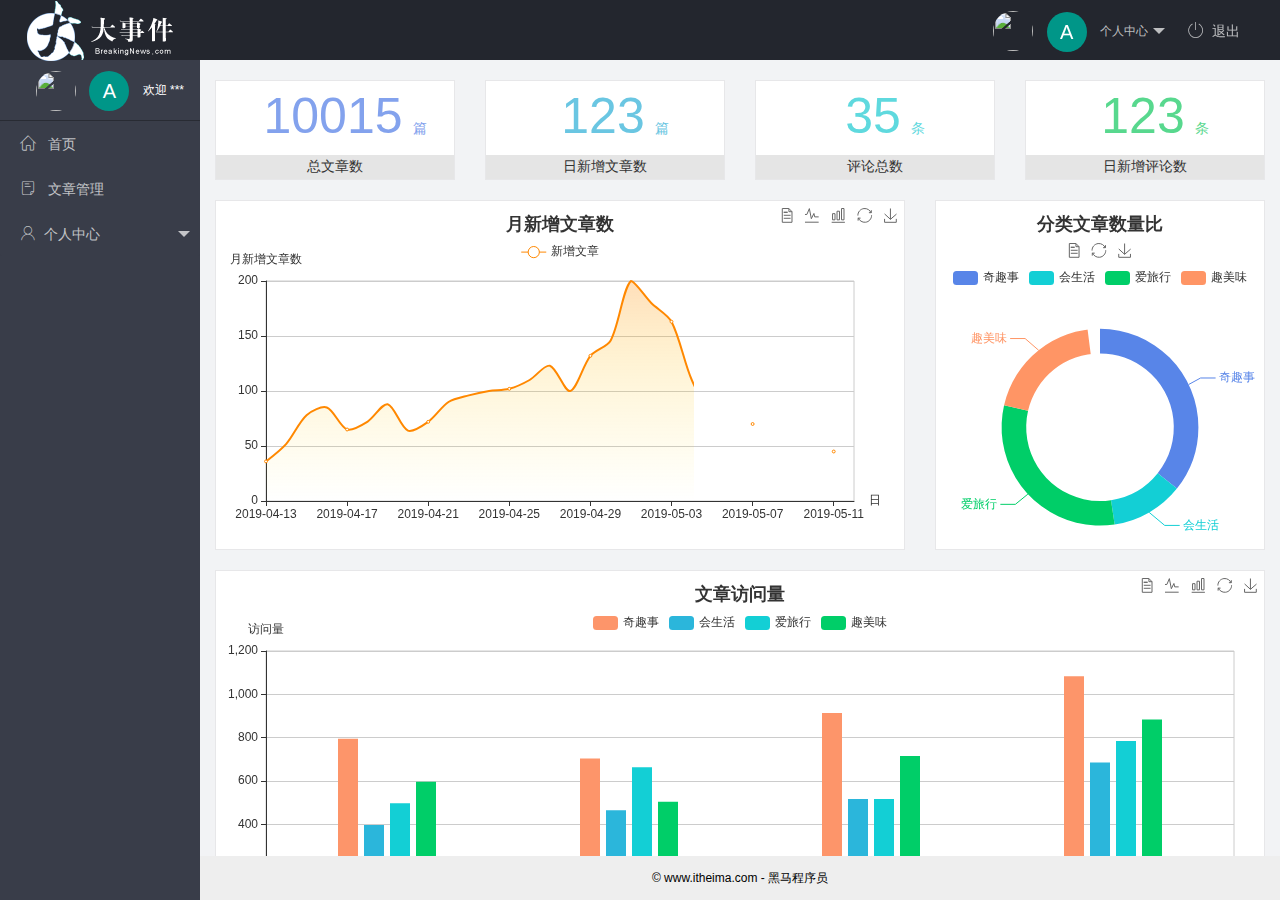
==== commit 4fbe06e2: "第二次提交" ====
--- a/index.html
+++ b/index.html
@@ -36,7 +36,7 @@
           </dl>
         </li>
         <li class="layui-nav-item">
-          <a href="javascript:;" id = "btn_logout"><span class="iconfont icon-tuichu"></span>退出</a>
+          <a href="javascript:;" id="btn_logout"><span class="iconfont icon-tuichu"></span>退出</a>
         </li>
       </ul>
     </div>
@@ -80,13 +80,13 @@
             <a href="javascript:;"><span class="iconfont icon-user"></span>个人中心</a>
             <dl class="layui-nav-child">
               <dd>
-                <a href="javascript:;"><i class="layui-icon layui-icon-app"></i>基本资料</a>
+                <a href="/user/user_info.html" target="fm"><i class="layui-icon layui-icon-app"></i>基本资料</a>
               </dd>
               <dd>
-                <a href="javascript:;"><i class="layui-icon layui-icon-app"></i>更换头像</a>
+                <a href="/user/user_avatar.html" target="fm"><i class="layui-icon layui-icon-app"></i>更换头像</a>
               </dd>
               <dd>
-                <a href="javascript:;"><i class="layui-icon layui-icon-app"></i>重置密码</a>
+                <a href="/user/user_pwd.html" target="fm"><i class="layui-icon layui-icon-app"></i>重置密码</a>
               </dd>
             </dl>
           </li>
@@ -97,6 +97,10 @@
     <div class="layui-body">
       <!-- 内容主体区域 -->
       <iframe name="fm" src="/home/dashboard.html" frameborder="0"></iframe>
+      <iframe name="fm" src="/user/user_info.html" frameborder="0"></iframe>
+      <iframe name="fm" src="/user/user_avatar.html" frameborder="0"></iframe>
+      <iframe name="fm" src="/user/user_pwd.html" frameborder="0"></iframe>
+
     </div>
 
     <div class="layui-footer">
